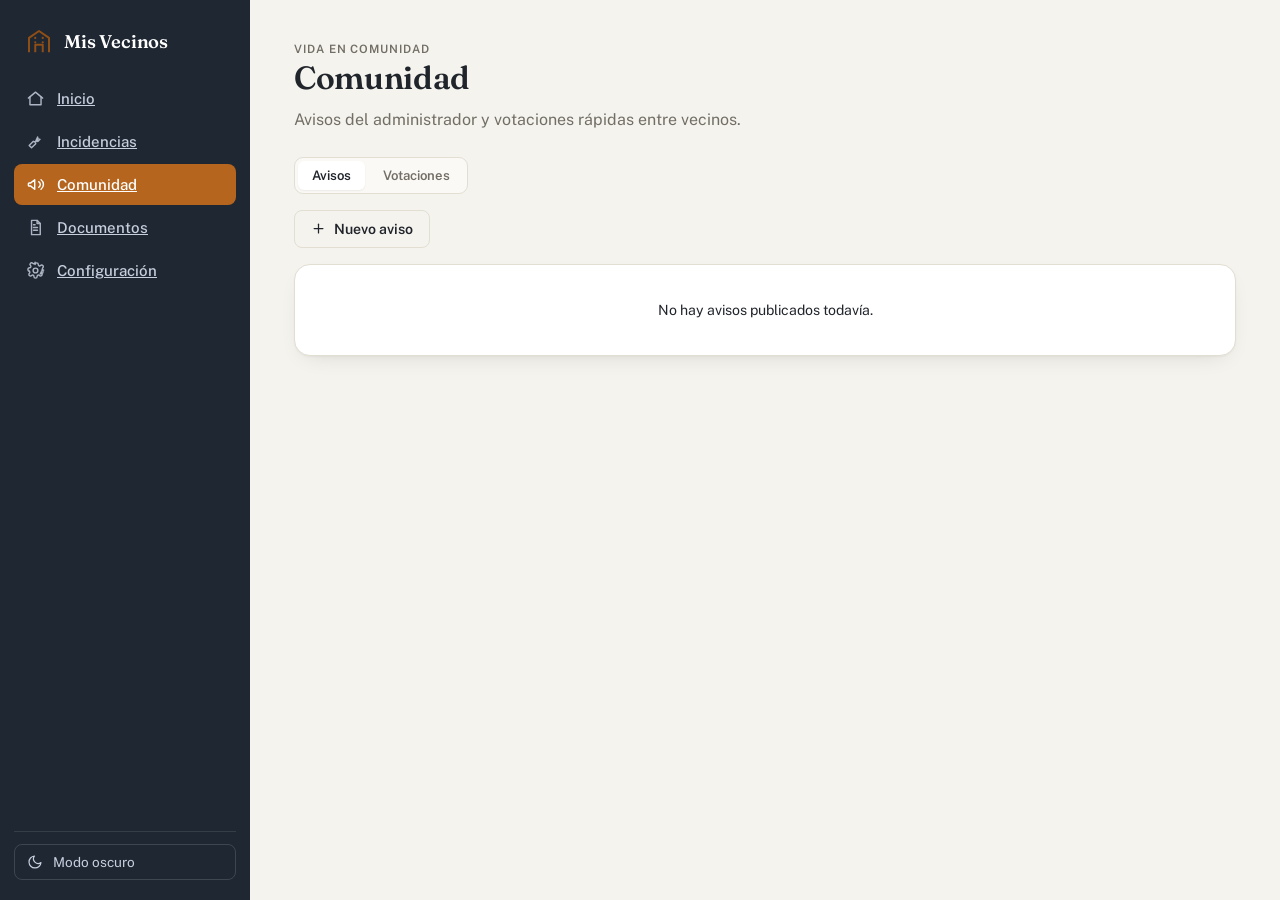
==== comunidad.html @ e80f6a1d "Rediseño completo: dashboard real, categorías/prioridad/comentarios en incidencias, avisos y votacio" ====
<!DOCTYPE html>
<html lang="es">
<head>
<meta charset="UTF-8">
<meta name="viewport" content="width=device-width, initial-scale=1.0">
<title>Mis Vecinos — Comunidad</title>
<meta name="description" content="Avisos del administrador y votaciones rápidas entre vecinos.">
<meta name="theme-color" content="#1e2732">
<link rel="manifest" href="manifest.json">
<link rel="icon" type="image/svg+xml" href="icons/icon.svg">
<link rel="icon" type="image/png" sizes="192x192" href="icons/icon-192.png">
<link rel="apple-touch-icon" href="icons/icon-192.png">
<meta property="og:title" content="Mis Vecinos — Comunidad">
<meta property="og:description" content="Avisos del administrador y votaciones rápidas entre vecinos.">
<meta property="og:type" content="website">
<meta property="og:image" content="icons/icon-512.png">
<link rel="preconnect" href="https://fonts.googleapis.com">
<link rel="preconnect" href="https://fonts.gstatic.com" crossorigin>
<link href="https://fonts.googleapis.com/css2?family=Fraunces:opsz,wght@9..144,500;9..144,600;9..144,700&family=Public+Sans:wght@400;500;600;700&display=swap" rel="stylesheet">
<link rel="stylesheet" href="styles.css">
</head>
<body>
<div class="app-shell">
  <button class="menu-toggle" id="menuToggle" aria-label="Abrir menú" aria-expanded="false">
    <svg viewBox="0 0 24 24" fill="none" stroke="currentColor" stroke-width="2" stroke-linecap="round"><line x1="4" y1="7" x2="20" y2="7"/><line x1="4" y1="12" x2="20" y2="12"/><line x1="4" y1="17" x2="20" y2="17"/></svg>
  </button>
  <div class="backdrop" id="backdrop"></div>

  <aside class="sidebar" id="sidebar">
    <div class="brand">
      <svg viewBox="0 0 24 24" fill="none"><path d="M4 21V9.5L12 4l8 5.5V21" stroke="currentColor" stroke-width="1.6" stroke-linejoin="round"/><path d="M9 21v-6h6v6" stroke="currentColor" stroke-width="1.6" stroke-linejoin="round"/><path d="M9 13h.01M15 13h.01M9 9.5h.01M15 9.5h.01" stroke="currentColor" stroke-width="1.8" stroke-linecap="round"/></svg>
      <span class="brand-name">Mis Vecinos</span>
    </div>
    <nav class="nav" id="navList">
      <a class="nav-item" href="index.html">
        <svg viewBox="0 0 24 24" fill="none" stroke="currentColor" stroke-width="1.8" stroke-linecap="round" stroke-linejoin="round"><path d="M3 11.5 12 4l9 7.5"/><path d="M5 10v10h14V10"/></svg>
        <span data-i18n="navHome">Inicio</span>
      </a>
      <a class="nav-item" href="incidencias.html">
        <svg viewBox="0 0 24 24" fill="none" stroke="currentColor" stroke-width="1.8" stroke-linecap="round" stroke-linejoin="round"><path d="M14.7 6.3a4 4 0 0 1-5.4 5.4L4 17l3 3 5.3-5.3a4 4 0 0 1 5.4-5.4l-2.8 2.8-2-2z"/></svg>
        <span data-i18n="navIncidents">Incidencias</span><span class="nav-badge" id="navIncidentsBadge" hidden></span>
      </a>
      <a class="nav-item active" href="comunidad.html">
        <svg viewBox="0 0 24 24" fill="none" stroke="currentColor" stroke-width="1.8" stroke-linecap="round" stroke-linejoin="round"><path d="M3 11v2a1 1 0 0 0 1 1h2l5 4V6L6 10H4a1 1 0 0 0-1 1z"/><path d="M16 8.5a4 4 0 0 1 0 7M19 6a7.5 7.5 0 0 1 0 12"/></svg>
        <span data-i18n="navCommunity">Comunidad</span>
      </a>
      <a class="nav-item" href="documentos.html">
        <svg viewBox="0 0 24 24" fill="none" stroke="currentColor" stroke-width="1.8" stroke-linecap="round" stroke-linejoin="round"><path d="M7 3h7l4 4v14H7z"/><path d="M14 3v4h4M9.5 12h5M9.5 15.5h5M9.5 8.5h2"/></svg>
        <span data-i18n="navDocuments">Documentos</span>
      </a>
      <a class="nav-item" href="configuracion.html">
        <svg viewBox="0 0 24 24" fill="none" stroke="currentColor" stroke-width="1.8" stroke-linecap="round" stroke-linejoin="round"><circle cx="12" cy="12" r="3"/><path d="M19.4 13.5a1.7 1.7 0 0 0 .34 1.87l.06.06a2 2 0 1 1-2.83 2.83l-.06-.06a1.7 1.7 0 0 0-1.87-.34 1.7 1.7 0 0 0-1 1.55V19.6a2 2 0 1 1-4 0v-.09a1.7 1.7 0 0 0-1-1.56 1.7 1.7 0 0 0-1.87.34l-.06.06a2 2 0 1 1-2.83-2.83l.06-.06a1.7 1.7 0 0 0 .34-1.87 1.7 1.7 0 0 0-1.55-1H4.4a2 2 0 1 1 0-4h.09a1.7 1.7 0 0 0 1.56-1 1.7 1.7 0 0 0-.34-1.87l-.06-.06a2 2 0 1 1 2.83-2.83l.06.06a1.7 1.7 0 0 0 1.87.34H10.5a1.7 1.7 0 0 0 1-1.55V4.4a2 2 0 1 1 4 0v.09a1.7 1.7 0 0 0 1 1.56 1.7 1.7 0 0 0 1.87-.34l.06-.06a2 2 0 1 1 2.83 2.83l-.06.06a1.7 1.7 0 0 0-.34 1.87V10.5a1.7 1.7 0 0 0 1.55 1H19.6a2 2 0 1 1 0 4h-.09a1.7 1.7 0 0 0-1.56 1z"/></svg>
        <span data-i18n="navSettings">Configuración</span>
      </a>
    </nav>
    <div class="sidebar-unit" id="sidebarUnit"></div>
    <div class="sidebar-footer">
      <button class="theme-quick" id="installAppBtn" hidden>
        <svg viewBox="0 0 24 24" fill="none" stroke="currentColor" stroke-width="1.8" stroke-linecap="round" stroke-linejoin="round"><path d="M12 3v12M7 10l5 5 5-5"/><path d="M5 19h14"/></svg>
        <span data-i18n="installApp">Instalar app</span>
      </button>
      <button class="theme-quick" id="quickTheme">
        <svg id="quickThemeIcon" viewBox="0 0 24 24" fill="none" stroke="currentColor" stroke-width="1.8" stroke-linecap="round" stroke-linejoin="round"><path d="M21 12.8A9 9 0 1 1 11.2 3 7 7 0 0 0 21 12.8z"/></svg>
        <span id="quickThemeLabel" data-i18n="darkMode">Modo oscuro</span>
      </button>
    </div>
  </aside>

  <main class="content">
<div class="view-head">
        <p class="eyebrow" data-i18n="commEyebrow">Vida en comunidad</p>
        <h1 data-i18n="commTitle">Comunidad</h1>
        <p data-i18n="commSubtitle">Avisos del administrador y votaciones rápidas entre vecinos.</p>
      </div>

      <div class="tabs">
        <button class="tab-btn active" data-ctab="notices" data-i18n="tabNotices">Avisos</button>
        <button class="tab-btn" data-ctab="polls" data-i18n="tabPolls">Votaciones</button>
      </div>

      <div id="noticesPanel">
        <button class="btn btn-outline create-toggle" id="toggleNoticeForm">
          <svg viewBox="0 0 24 24" fill="none" stroke="currentColor" stroke-width="2" stroke-linecap="round"><line x1="12" y1="5" x2="12" y2="19"/><line x1="5" y1="12" x2="19" y2="12"/></svg>
          <span data-i18n="newNoticeBtn">Nuevo aviso</span>
        </button>
        <form id="noticeForm" class="card pad create-form" hidden>
          <div class="form-group">
            <label for="noticeTitle" data-i18n="noticeTitleLabel">Título</label>
            <input type="text" id="noticeTitle" data-i18n-placeholder="noticeTitlePlaceholder" placeholder="p. ej. Corte de agua el jueves" required>
          </div>
          <div class="form-group">
            <label for="noticeBody" data-i18n="noticeBodyLabel">Mensaje</label>
            <textarea id="noticeBody" data-i18n-placeholder="noticeBodyPlaceholder" placeholder="Detalles del aviso..." required></textarea>
          </div>
          <div class="form-group">
            <label for="noticeUnit" data-i18n="unitLabel">Tu vivienda (opcional)</label>
            <input type="text" id="noticeUnit" data-i18n-placeholder="unitPlaceholder" placeholder="p. ej. 3ºB">
          </div>
          <button type="submit" class="btn btn-primary" data-i18n="noticeSubmit">Publicar aviso</button>
        </form>
        <div id="noticesList"></div>
      </div>

      <div id="pollsPanel" hidden>
        <button class="btn btn-outline create-toggle" id="togglePollForm">
          <svg viewBox="0 0 24 24" fill="none" stroke="currentColor" stroke-width="2" stroke-linecap="round"><line x1="12" y1="5" x2="12" y2="19"/><line x1="5" y1="12" x2="19" y2="12"/></svg>
          <span data-i18n="newPollBtn">Nueva votación</span>
        </button>
        <form id="pollForm" class="card pad create-form" hidden>
          <div class="form-group">
            <label for="pollQuestion" data-i18n="pollQuestionLabel">Pregunta</label>
            <input type="text" id="pollQuestion" data-i18n-placeholder="pollQuestionPlaceholder" placeholder="p. ej. ¿Cambiamos el portero automático?" required>
          </div>
          <div class="form-group"><label data-i18n="pollOptionLabel">Opción 1</label><input type="text" id="pollOpt1" required></div>
          <div class="form-group"><label data-i18n="pollOptionLabel">Opción 2</label><input type="text" id="pollOpt2" required></div>
          <div class="form-group"><label id="pollOpt3Label"></label><input type="text" id="pollOpt3"></div>
          <div class="form-group"><label id="pollOpt4Label"></label><input type="text" id="pollOpt4"></div>
          <button type="submit" class="btn btn-primary" data-i18n="pollSubmit">Publicar votación</button>
        </form>
        <div id="pollsList"></div>
      </div>
  </main>
</div>

<div class="toast" id="toast">
  <svg viewBox="0 0 24 24" fill="none" stroke="currentColor" stroke-width="2" stroke-linecap="round" stroke-linejoin="round"><path d="M20 6 9 17l-5-5"/></svg>
  <span id="toastText"></span>
</div>

<script src="script.js"></script>
</body>
</html>
---- styles.css ----
:root{
    --bg:#f4f3ee; --surface:#ffffff; --surface-2:#faf9f5;
    --navy:#1e2732; --navy-soft:#2a3441; --navy-ink:#c7cede;
    --ink:#20242b; --ink-muted:#726e65; --border:#e2ded2;
    --accent:#b5651d; --accent-ink:#ffffff; --accent-soft:#f6e6d3; --accent-strong:#8f4e15;
    --amber:#a8720c; --amber-soft:#f7ecd6;
    --blue:#2f6690; --blue-soft:#e4edf3;
    --green:#2f7d4f; --green-soft:#e3f1e8;
    --red:#b3402f; --red-soft:#f6e4e0;
    --violet:#6a4f9e; --violet-soft:#ece6f5;
    --radius:10px; --radius-lg:16px;
    --shadow:0 1px 2px rgba(30,20,10,.04), 0 8px 24px -12px rgba(30,20,10,.16);
    --sidebar-w:250px;
    --text-scale:1;
    color-scheme: light;
  }
  @media (prefers-color-scheme: dark){
    :root:not([data-theme="light"]){
      --bg:#12161c; --surface:#1a1f27; --surface-2:#151a20;
      --navy:#0d1116; --navy-soft:#1a212a; --navy-ink:#aeb6c6;
      --ink:#e9e7e0; --ink-muted:#9a988f; --border:#2a2f38;
      --accent:#d98a3f; --accent-ink:#1a1206; --accent-soft:#3a2a15; --accent-strong:#e8a35e;
      --amber:#e0a53d; --amber-soft:#332a12;
      --blue:#7fb2dd; --blue-soft:#182530;
      --green:#6fbd8e; --green-soft:#152a1e;
      --red:#e08976; --red-soft:#301a16;
      --violet:#b6a2e0; --violet-soft:#241d33;
      --shadow:0 1px 2px rgba(0,0,0,.3), 0 8px 24px -12px rgba(0,0,0,.5);
      color-scheme: dark;
    }
  }
  :root[data-theme="dark"]{
    --bg:#12161c; --surface:#1a1f27; --surface-2:#151a20;
    --navy:#0d1116; --navy-soft:#1a212a; --navy-ink:#aeb6c6;
    --ink:#e9e7e0; --ink-muted:#9a988f; --border:#2a2f38;
    --accent:#d98a3f; --accent-ink:#1a1206; --accent-soft:#3a2a15; --accent-strong:#e8a35e;
    --amber:#e0a53d; --amber-soft:#332a12;
    --blue:#7fb2dd; --blue-soft:#182530;
    --green:#6fbd8e; --green-soft:#152a1e;
    --red:#e08976; --red-soft:#301a16;
    --violet:#b6a2e0; --violet-soft:#241d33;
    --shadow:0 1px 2px rgba(0,0,0,.3), 0 8px 24px -12px rgba(0,0,0,.5);
    color-scheme: dark;
  }
  body.high-contrast{
    --bg:#ffffff; --surface:#ffffff; --surface-2:#ffffff;
    --ink:#000000; --ink-muted:#1a1a1a; --border:#000000;
    --accent:#8a3f00; --accent-ink:#ffffff; --accent-soft:#ffe6c7; --accent-strong:#6b3000;
    --amber:#7a5200; --amber-soft:#fff1cf;
    --blue:#00417a; --blue-soft:#dbeeff;
    --green:#0a5c2c; --green-soft:#d8f6e2;
    --red:#8a0f00; --red-soft:#ffdcd6;
    --violet:#4a2c8a; --violet-soft:#e9def9;
    --shadow:none;
  }
  body.high-contrast.dark-mode{
    --bg:#000000; --surface:#000000; --surface-2:#000000;
    --ink:#ffffff; --ink-muted:#f2f2f2; --border:#ffffff;
    --accent:#ffb066; --accent-ink:#000000; --accent-soft:#3a2000; --accent-strong:#ffcf9c;
    --amber:#ffcf5c; --amber-soft:#3a2c00;
    --blue:#9cd0ff; --blue-soft:#00223d;
    --green:#8dffb8; --green-soft:#00300f;
    --red:#ffb3a3; --red-soft:#3a0800;
    --violet:#d3bfff; --violet-soft:#20103d;
  }

  *{ box-sizing:border-box; }
  html{ font-size:calc(16px * var(--text-scale)); }
  body{
    margin:0; background:var(--bg); color:var(--ink);
    font-family:"Public Sans", ui-sans-serif, system-ui, -apple-system, "Segoe UI", sans-serif;
    -webkit-font-smoothing:antialiased;
  }
  h1,h2,h3,h4{
    font-family:"Fraunces", Georgia, "Times New Roman", serif;
    font-weight:600; letter-spacing:-.01em; margin:0 0 .3em; text-wrap:balance;
  }
  p{ margin:0 0 1em; line-height:1.6; color:var(--ink); max-width:62ch; }
  a{ color:var(--accent); }
  button{ font-family:inherit; }
  :focus-visible{ outline:2px solid var(--accent); outline-offset:2px; }
  ::selection{ background:var(--accent-soft); }

  .app-shell{ display:flex; min-height:100vh; }

  /* ---------- sidebar ---------- */
  .sidebar{
    width:var(--sidebar-w); flex:0 0 auto; background:var(--navy); color:var(--navy-ink);
    display:flex; flex-direction:column; padding:20px 14px; position:sticky; top:0; height:100vh; overflow-y:auto;
    transition:transform .25s ease;
  }
  .brand{ display:flex; align-items:center; gap:10px; padding:6px 10px 22px; }
  .brand svg{ width:30px; height:30px; flex:0 0 auto; color:var(--accent-strong); }
  .brand-name{ font-family:"Fraunces",serif; font-weight:600; font-size:1.15rem; color:#fff; letter-spacing:-.01em; }
  .nav{ display:flex; flex-direction:column; gap:2px; flex:1; }
  .nav-item{
    display:flex; align-items:center; gap:12px; width:100%; text-align:left;
    background:transparent; border:none; color:var(--navy-ink); padding:11px 12px; border-radius:8px;
    font-size:.94rem; font-weight:500; cursor:pointer; transition:background .15s, color .15s;
  }
  .nav-item svg{ width:19px; height:19px; flex:0 0 auto; opacity:.85; }
  .nav-item:hover{ background:var(--navy-soft); color:#fff; }
  .nav-item.active{ background:var(--accent); color:var(--accent-ink); }
  .nav-item.active svg{ opacity:1; }
  .nav-badge{ margin-left:auto; background:var(--red); color:#fff; font-size:.68rem; font-weight:700; padding:1px 6px; border-radius:100px; }
  .sidebar-unit{ font-size:.72rem; color:var(--navy-ink); opacity:.7; padding:0 12px 10px; }
  .sidebar-footer{ border-top:1px solid rgba(255,255,255,.1); padding-top:12px; margin-top:8px; }
  .theme-quick{
    display:flex; align-items:center; gap:10px; width:100%; background:transparent; border:1px solid rgba(255,255,255,.14);
    color:var(--navy-ink); padding:9px 12px; border-radius:8px; font-size:.85rem; cursor:pointer;
  }
  .theme-quick:hover{ background:var(--navy-soft); color:#fff; }
  .theme-quick svg{ width:16px; height:16px; }

  .menu-toggle{
    display:none; position:fixed; top:14px; left:14px; z-index:40; background:var(--navy); color:#fff;
    border:none; width:40px; height:40px; border-radius:8px; align-items:center; justify-content:center; cursor:pointer;
  }
  .menu-toggle svg{ width:19px; height:19px; }
  .backdrop{ display:none; }

  /* ---------- content ---------- */
  .content{ flex:1; min-width:0; padding:40px 44px 60px; max-width:1080px; }
  .view-head{ margin-bottom:24px; }
  .eyebrow{ text-transform:uppercase; letter-spacing:.08em; font-size:.72rem; font-weight:600; color:var(--accent); margin:0 0 6px; }
  .view-head p{ color:var(--ink-muted); margin:0; }

  .card{ background:var(--surface); border:1px solid var(--border); border-radius:var(--radius-lg); box-shadow:var(--shadow); }
  .pad{ padding:22px 24px; }

  .banner{ display:flex; align-items:center; gap:12px; padding:13px 18px; border-radius:12px; background:var(--red-soft); color:var(--red); margin-bottom:20px; font-size:.88rem; font-weight:600; }
  .banner svg{ width:19px; height:19px; flex:0 0 auto; }
  .banner a{ margin-left:auto; color:var(--red); text-decoration:underline; font-weight:700; white-space:nowrap; }

  /* stat tiles */
  .stats{ display:grid; grid-template-columns:repeat(3,1fr); gap:14px; margin-bottom:22px; }
  .stat{ padding:18px 20px; }
  .stat-top{ display:flex; align-items:center; justify-content:space-between; margin-bottom:10px; }
  .stat-icon{ width:32px; height:32px; border-radius:8px; display:flex; align-items:center; justify-content:center; }
  .stat-icon svg{ width:17px; height:17px; }
  .stat.pending .stat-icon{ background:var(--amber-soft); color:var(--amber); }
  .stat.resolved .stat-icon{ background:var(--green-soft); color:var(--green); }
  .stat.docs .stat-icon{ background:var(--blue-soft); color:var(--blue); }
  .stat-num{ font-family:"Fraunces",serif; font-size:2.1rem; font-weight:600; line-height:1; font-variant-numeric:tabular-nums; }
  .stat-label{ color:var(--ink-muted); font-size:.85rem; margin-top:4px; }

  .quick-actions{ display:grid; grid-template-columns:1fr 1fr; gap:14px; margin-bottom:22px; }
  .quick-card{ padding:20px 22px; display:flex; flex-direction:column; gap:10px; align-items:flex-start; }
  .quick-card h3{ font-size:1.05rem; margin:0; }
  .quick-card p{ font-size:.88rem; color:var(--ink-muted); margin:0; }

  .btn{
    display:inline-flex; align-items:center; gap:8px; border:none; border-radius:8px; padding:10px 16px;
    font-size:.88rem; font-weight:600; cursor:pointer; transition:background .15s, filter .15s, transform .1s; white-space:nowrap;
  }
  .btn svg{ width:15px; height:15px; flex:0 0 auto; }
  .btn:active{ transform:translateY(1px); }
  .btn-primary{ background:var(--accent); color:var(--accent-ink); }
  .btn-primary:hover{ filter:brightness(1.08); }
  .btn-outline{ background:transparent; color:var(--ink); border:1px solid var(--border); text-decoration:none; }
  .btn-outline:hover{ border-color:var(--accent); color:var(--accent); }
  .btn-ghost{ background:var(--surface-2); color:var(--ink); border:1px solid var(--border); padding:7px 11px; font-size:.8rem; }
  .btn-ghost:hover{ border-color:var(--accent); color:var(--accent); }
  .btn-danger-ghost{ background:transparent; color:var(--red); border:1px solid var(--red-soft); padding:7px 11px; font-size:.8rem; }
  .btn-danger-ghost:hover{ background:var(--red-soft); }
  .btn-block{ width:100%; justify-content:center; }
  .btn:disabled{ opacity:.55; cursor:default; }

  .section-title{ font-size:1rem; margin:0 0 14px; display:flex; align-items:center; justify-content:space-between; }
  .section-title a{ font-size:.8rem; font-weight:600; text-decoration:none; }

  .recent-list{ display:flex; flex-direction:column; }
  .recent-row{ display:flex; align-items:center; gap:12px; padding:12px 0; border-top:1px solid var(--border); }
  .recent-row:first-child{ border-top:none; }
  .recent-desc{ flex:1; min-width:0; overflow:hidden; text-overflow:ellipsis; white-space:nowrap; font-size:.88rem; }
  .empty{ text-align:center; padding:34px 20px; color:var(--ink-muted); }
  .empty svg{ width:32px; height:32px; margin-bottom:10px; opacity:.5; }
  .empty p{ margin:0 auto; font-size:.88rem; }

  /* pills & tags */
  .pill{ display:inline-flex; align-items:center; gap:5px; padding:3px 10px; border-radius:100px; font-size:.74rem; font-weight:600; white-space:nowrap; }
  .pill svg{ width:11px; height:11px; }
  .pill-pendiente{ background:var(--amber-soft); color:var(--amber); }
  .pill-vista{ background:var(--blue-soft); color:var(--blue); }
  .pill-resuelta{ background:var(--green-soft); color:var(--green); }
  .pill-low{ background:var(--surface-2); color:var(--ink-muted); border:1px solid var(--border); }
  .pill-medium{ background:var(--blue-soft); color:var(--blue); }
  .pill-urgent{ background:var(--red-soft); color:var(--red); font-weight:700; }

  .tag{ display:inline-flex; align-items:center; gap:6px; padding:3px 10px 3px 8px; border-radius:100px; font-size:.74rem; font-weight:600; border:1px solid var(--border); color:var(--ink-muted); background:var(--surface-2); }
  .tag .dot{ width:7px; height:7px; border-radius:50%; background:currentColor; flex:0 0 auto; }
  .tag-blue{ color:var(--blue); border-color:var(--blue-soft); }
  .tag-amber{ color:var(--amber); border-color:var(--amber-soft); }
  .tag-accent{ color:var(--accent); border-color:var(--accent-soft); }
  .tag-green{ color:var(--green); border-color:var(--green-soft); }
  .tag-violet{ color:var(--violet); border-color:var(--violet-soft); }
  .unit-tag{ font-size:.76rem; color:var(--ink-muted); display:inline-flex; align-items:center; gap:5px; }
  .unit-tag svg{ width:12px; height:12px; }

  /* incidencias view */
  .incidents-grid{ display:grid; grid-template-columns:340px 1fr; gap:22px; align-items:start; }
  .form-group{ margin-bottom:16px; }
  label{ display:block; font-size:.82rem; font-weight:600; margin-bottom:6px; color:var(--ink); }
  textarea, select, input[type="text"]{
    width:100%; background:var(--surface-2); border:1px solid var(--border); border-radius:8px; color:var(--ink);
    padding:10px 12px; font-family:inherit; font-size:.9rem;
  }
  textarea{ min-height:88px; resize:vertical; }
  textarea:focus, select:focus, input:focus{ border-color:var(--accent); }
  .field-row{ display:grid; grid-template-columns:1fr 1fr; gap:10px; }
  .file-drop{
    border:1.5px dashed var(--border); border-radius:8px; padding:16px; text-align:center; cursor:pointer;
    color:var(--ink-muted); font-size:.82rem; background:var(--surface-2); display:block;
  }
  .file-drop:hover{ border-color:var(--accent); color:var(--accent); }
  .file-drop svg{ width:18px; height:18px; display:block; margin:0 auto 6px; }
  .file-drop input{ display:none; }

  .filters-bar{ display:flex; gap:8px; margin-bottom:14px; flex-wrap:wrap; }
  .filters-bar input, .filters-bar select{ width:auto; font-size:.82rem; padding:8px 10px; }
  .filters-bar input[type="text"]{ flex:1; min-width:160px; }

  .tabs{ display:flex; gap:4px; background:var(--surface-2); border:1px solid var(--border); padding:3px; border-radius:9px; margin-bottom:16px; width:fit-content; }
  .tab-btn{ background:transparent; border:none; padding:7px 14px; border-radius:6px; font-size:.82rem; font-weight:600; color:var(--ink-muted); cursor:pointer; }
  .tab-btn.active{ background:var(--surface); color:var(--ink); box-shadow:0 1px 2px rgba(0,0,0,.06); }

  .incident-card{ padding:16px 18px; margin-bottom:12px; }
  .incident-top{ display:flex; align-items:center; gap:6px; flex-wrap:wrap; margin-bottom:8px; }
  .incident-desc{ font-size:.9rem; line-height:1.5; margin:0 0 6px; }
  .img-gallery{ display:flex; gap:8px; flex-wrap:wrap; margin:10px 0; }
  .incident-img{ width:84px; height:84px; object-fit:cover; border-radius:8px; border:1px solid var(--border); }
  .incident-actions{ display:flex; flex-wrap:wrap; gap:7px; margin-top:10px; }
  .incident-meta{ font-size:.76rem; color:var(--ink-muted); margin-top:6px; }

  details.comments{ margin-top:12px; border-top:1px solid var(--border); padding-top:10px; }
  details.comments summary{ cursor:pointer; font-size:.8rem; font-weight:600; color:var(--ink-muted); list-style:none; }
  details.comments summary::-webkit-details-marker{ display:none; }
  details.comments summary:hover{ color:var(--accent); }
  .comment-row{ padding:8px 0; border-top:1px solid var(--border); font-size:.85rem; }
  .comment-row:first-of-type{ border-top:none; }
  .comment-meta{ font-size:.72rem; color:var(--ink-muted); margin-bottom:2px; }
  .comment-form{ display:flex; gap:8px; margin-top:10px; }
  .comment-form textarea{ min-height:38px; font-size:.84rem; }
  .comment-form button{ flex:0 0 auto; }

  /* comunidad */
  .notice-card{ padding:16px 18px; margin-bottom:12px; }
  .notice-card h4{ font-size:.96rem; margin:0 0 4px; }
  .notice-card p{ font-size:.87rem; margin:0 0 8px; }
  .notice-meta{ display:flex; align-items:center; justify-content:space-between; gap:10px; }

  .poll-card{ padding:18px 20px; margin-bottom:14px; }
  .poll-card h4{ font-size:.98rem; margin:0 0 12px; }
  .poll-option{ margin-bottom:10px; }
  .poll-option-top{ display:flex; justify-content:space-between; font-size:.84rem; margin-bottom:5px; }
  .poll-bar-track{ height:9px; background:var(--surface-2); border:1px solid var(--border); border-radius:100px; overflow:hidden; }
  .poll-bar-fill{ height:100%; background:var(--accent); border-radius:100px; transition:width .3s ease; }
  .poll-option.voted .poll-bar-fill{ background:var(--green); }
  .poll-vote-btn{ margin-top:4px; }
  .poll-total{ font-size:.78rem; color:var(--ink-muted); margin-top:6px; }
  .poll-voted-note{ font-size:.8rem; color:var(--green); font-weight:600; margin-top:8px; display:flex; align-items:center; gap:6px; }

  .create-toggle{ margin-bottom:16px; }
  .create-form{ margin-bottom:20px; }

  /* actas / documentos */
  .doc-category{ margin-bottom:28px; }
  .doc-category h3{ font-size:.98rem; margin-bottom:12px; }
  .actas-grid{ display:grid; grid-template-columns:repeat(auto-fill,minmax(230px,1fr)); gap:14px; }
  .acta-card{ padding:18px 20px; display:flex; flex-direction:column; gap:10px; }
  .acta-icon{ width:34px; height:34px; border-radius:8px; background:var(--blue-soft); color:var(--blue); display:flex; align-items:center; justify-content:center; }
  .acta-icon svg{ width:17px; height:17px; }
  .acta-card h4{ font-size:.95rem; margin:0; }
  .acta-date{ color:var(--ink-muted); font-size:.8rem; margin:0; }

  /* configuracion */
  .setting-row{ display:flex; align-items:flex-start; justify-content:space-between; gap:20px; padding:18px 0; border-top:1px solid var(--border); flex-wrap:wrap; }
  .setting-row:first-child{ border-top:none; }
  .setting-copy{ flex:1 1 260px; }
  .setting-copy h4{ font-size:.94rem; margin:0 0 4px; }
  .setting-copy p{ font-size:.82rem; color:var(--ink-muted); margin:0; max-width:44ch; }
  .setting-control{ flex:0 0 auto; }
  .setting-control input[type="text"]{ width:160px; }

  .switch{ position:relative; display:inline-block; width:42px; height:24px; }
  .switch input{ opacity:0; width:0; height:0; }
  .slider{ position:absolute; inset:0; background:var(--border); border-radius:24px; cursor:pointer; transition:.2s; }
  .slider:before{ content:""; position:absolute; width:18px; height:18px; left:3px; top:3px; background:#fff; border-radius:50%; transition:.2s; }
  input:checked + .slider{ background:var(--accent); }
  input:checked + .slider:before{ transform:translateX(18px); }

  .text-size-controls{ display:flex; gap:6px; }
  .size-btn{ width:34px; height:34px; border-radius:7px; border:1px solid var(--border); background:var(--surface-2); color:var(--ink); font-weight:700; cursor:pointer; font-family:inherit; }
  .size-btn.active{ border-color:var(--accent); color:var(--accent); background:var(--accent-soft); }

  .toast{
    position:fixed; bottom:22px; left:50%; transform:translate(-50%,12px); background:var(--navy); color:#fff;
    padding:11px 20px; border-radius:9px; font-size:.85rem; font-weight:500; box-shadow:var(--shadow);
    opacity:0; pointer-events:none; transition:opacity .2s, transform .2s; display:flex; align-items:center; gap:8px; z-index:60; max-width:90vw;
  }
  .toast svg{ width:15px; height:15px; color:var(--accent-strong); flex:0 0 auto; }
  .toast.show{ opacity:1; transform:translate(-50%,0); }

  .modal-backdrop{ position:fixed; inset:0; background:rgba(10,10,10,.5); display:none; align-items:center; justify-content:center; z-index:70; padding:20px; }
  .modal-backdrop.show{ display:flex; }
  .modal{ background:var(--surface); border:1px solid var(--border); border-radius:var(--radius-lg); box-shadow:var(--shadow); width:min(520px,100%); padding:22px 24px; }
  .modal h3{ font-size:1.05rem; }
  .modal textarea{ min-height:160px; font-family:ui-monospace,monospace; font-size:.76rem; }
  .modal-actions{ display:flex; gap:8px; margin-top:14px; flex-wrap:wrap; }

  .chart-wrap{ margin-top:6px; }
  .chart-canvas{ width:100%; height:150px; display:block; }
  .chart-legend{ display:flex; justify-content:space-between; font-size:.76rem; color:var(--ink-muted); margin-top:6px; }

  @media (max-width:880px){
    .sidebar{ position:fixed; z-index:50; transform:translateX(-100%); }
    .sidebar.open{ transform:translateX(0); }
    .menu-toggle{ display:flex; }
    .backdrop.show{ display:block; position:fixed; inset:0; background:rgba(10,10,10,.4); z-index:45; }
    .content{ padding:80px 20px 50px; }
    .stats{ grid-template-columns:1fr; }
    .quick-actions{ grid-template-columns:1fr; }
    .incidents-grid{ grid-template-columns:1fr; }
    .field-row{ grid-template-columns:1fr; }
  }

  @media (prefers-reduced-motion: reduce){
    *{ transition:none !important; }
  }
/* [hidden] pierde ante .theme-quick{display:flex} por igual especificidad si no se refuerza aqui */
#installAppBtn[hidden]{ display:none; }
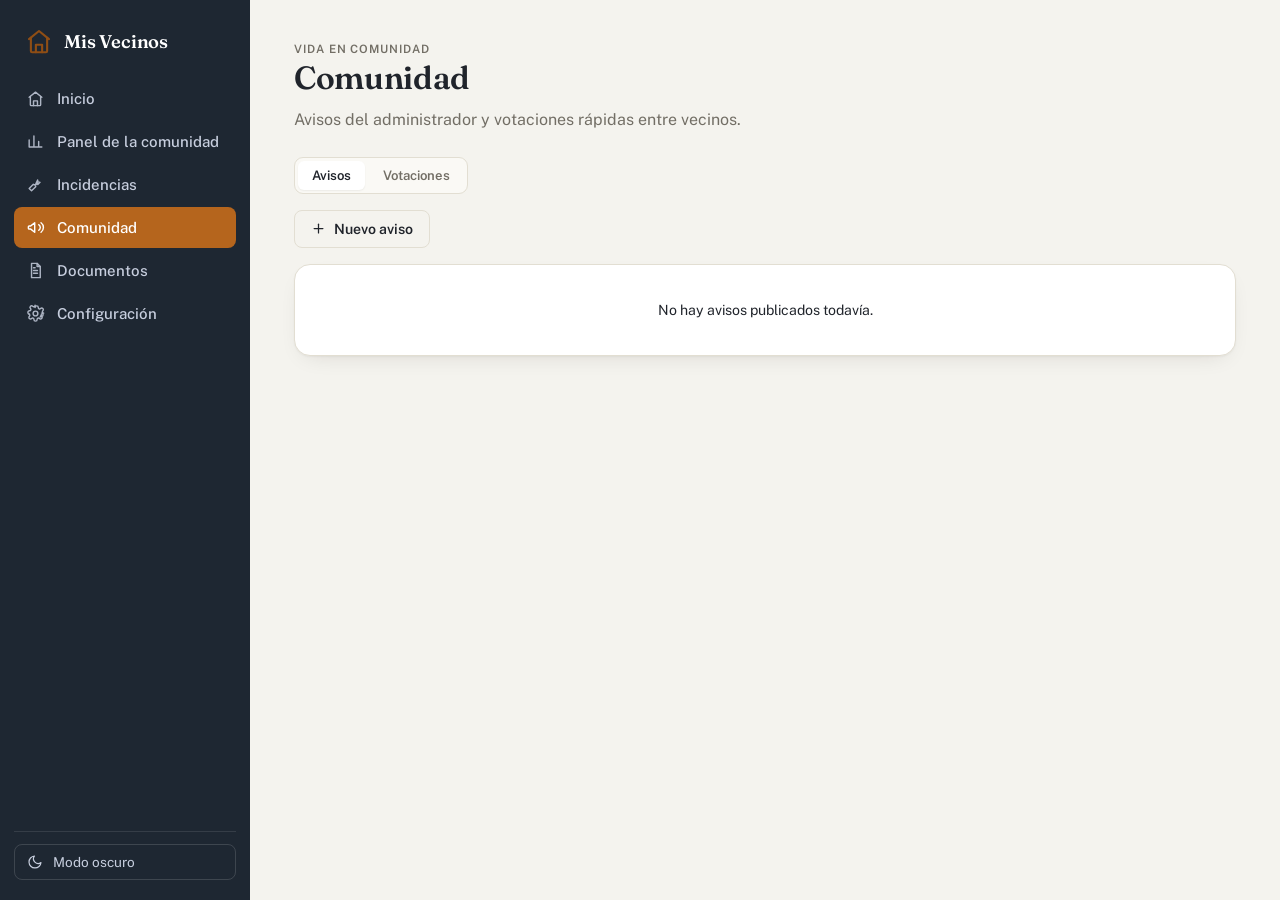
==== commit 85115564: "Separa Inicio (lanzador) de Panel de la comunidad, y arregla accesos y gráfico Inicio dejaba de sent" ====
--- a/comunidad.html
+++ b/comunidad.html
@@ -28,13 +28,17 @@
 
   <aside class="sidebar" id="sidebar">
     <div class="brand">
-      <svg viewBox="0 0 24 24" fill="none"><path d="M4 21V9.5L12 4l8 5.5V21" stroke="currentColor" stroke-width="1.6" stroke-linejoin="round"/><path d="M9 21v-6h6v6" stroke="currentColor" stroke-width="1.6" stroke-linejoin="round"/><path d="M9 13h.01M15 13h.01M9 9.5h.01M15 9.5h.01" stroke="currentColor" stroke-width="1.8" stroke-linecap="round"/></svg>
+      <svg viewBox="0 0 24 24" fill="none" stroke="currentColor" stroke-width="1.7" stroke-linecap="round" stroke-linejoin="round"><path d="M4 10.5 12 4l8 6.5"/><path d="M5.5 9.5V20a1 1 0 0 0 1 1h11a1 1 0 0 0 1-1V9.5"/><path d="M9.5 21v-6h5v6"/></svg>
       <span class="brand-name">Mis Vecinos</span>
     </div>
     <nav class="nav" id="navList">
       <a class="nav-item" href="index.html">
-        <svg viewBox="0 0 24 24" fill="none" stroke="currentColor" stroke-width="1.8" stroke-linecap="round" stroke-linejoin="round"><path d="M3 11.5 12 4l9 7.5"/><path d="M5 10v10h14V10"/></svg>
+        <svg viewBox="0 0 24 24" fill="none" stroke="currentColor" stroke-width="1.8" stroke-linecap="round" stroke-linejoin="round"><path d="M4 10.5 12 4l8 6.5"/><path d="M5.5 9.5V20a1 1 0 0 0 1 1h11a1 1 0 0 0 1-1V9.5"/><path d="M9.5 21v-6h5v6"/></svg>
         <span data-i18n="navHome">Inicio</span>
+      </a>
+      <a class="nav-item" href="panel.html">
+        <svg viewBox="0 0 24 24" fill="none" stroke="currentColor" stroke-width="1.8" stroke-linecap="round" stroke-linejoin="round"><path d="M4 19V10M10 19V5M16 19v-7M4 19h16"/></svg>
+        <span data-i18n="navPanel">Panel de la comunidad</span>
       </a>
       <a class="nav-item" href="incidencias.html">
         <svg viewBox="0 0 24 24" fill="none" stroke="currentColor" stroke-width="1.8" stroke-linecap="round" stroke-linejoin="round"><path d="M14.7 6.3a4 4 0 0 1-5.4 5.4L4 17l3 3 5.3-5.3a4 4 0 0 1 5.4-5.4l-2.8 2.8-2-2z"/></svg>
--- a/styles.css
+++ b/styles.css
@@ -96,7 +96,7 @@
   .nav-item{
     display:flex; align-items:center; gap:12px; width:100%; text-align:left;
     background:transparent; border:none; color:var(--navy-ink); padding:11px 12px; border-radius:8px;
-    font-size:.94rem; font-weight:500; cursor:pointer; transition:background .15s, color .15s;
+    font-size:.94rem; font-weight:500; cursor:pointer; text-decoration:none; transition:background .15s, color .15s;
   }
   .nav-item svg{ width:19px; height:19px; flex:0 0 auto; opacity:.85; }
   .nav-item:hover{ background:var(--navy-soft); color:#fff; }
@@ -151,7 +151,7 @@
 
   .btn{
     display:inline-flex; align-items:center; gap:8px; border:none; border-radius:8px; padding:10px 16px;
-    font-size:.88rem; font-weight:600; cursor:pointer; transition:background .15s, filter .15s, transform .1s; white-space:nowrap;
+    font-size:.88rem; font-weight:600; cursor:pointer; text-decoration:none; transition:background .15s, filter .15s, transform .1s; white-space:nowrap;
   }
   .btn svg{ width:15px; height:15px; flex:0 0 auto; }
   .btn:active{ transform:translateY(1px); }
@@ -170,8 +170,13 @@
   .section-title a{ font-size:.8rem; font-weight:600; text-decoration:none; }
 
   .recent-list{ display:flex; flex-direction:column; }
-  .recent-row{ display:flex; align-items:center; gap:12px; padding:12px 0; border-top:1px solid var(--border); }
+  .recent-row{ display:flex; align-items:center; gap:12px; padding:12px 0; border-top:1px solid var(--border); text-decoration:none; color:inherit; }
   .recent-row:first-child{ border-top:none; }
+  a.recent-row{ cursor:pointer; }
+  a.recent-row:hover .recent-desc{ color:var(--accent); }
+  @keyframes flashHighlight{ 0%,100%{ box-shadow:none; } 30%{ box-shadow:0 0 0 3px var(--accent); } }
+  .flash-highlight{ animation:flashHighlight 1.8s ease; }
+  @media (prefers-reduced-motion: reduce){ .flash-highlight{ animation:none; outline:2px solid var(--accent); } }
   .recent-desc{ flex:1; min-width:0; overflow:hidden; text-overflow:ellipsis; white-space:nowrap; font-size:.88rem; }
   .empty{ text-align:center; padding:34px 20px; color:var(--ink-muted); }
   .empty svg{ width:32px; height:32px; margin-bottom:10px; opacity:.5; }
@@ -329,3 +334,38 @@
   }
 /* [hidden] pierde ante .theme-quick{display:flex} por igual especificidad si no se refuerza aqui */
 #installAppBtn[hidden]{ display:none; }
+
+/* ---------- Inicio (lanzador) ---------- */
+.home-hero{ display:flex; align-items:center; gap:18px; margin-bottom:30px; }
+.home-badge{ width:60px; height:60px; flex:0 0 auto; border-radius:16px; background:var(--navy); display:flex; align-items:center; justify-content:center; }
+.home-badge svg{ width:32px; height:32px; color:var(--accent-strong); }
+.home-hero h1{ font-size:2.15rem; margin:0 0 4px; }
+.home-hero p{ margin:0; color:var(--ink-muted); max-width:52ch; }
+
+.tile-section{ margin-bottom:30px; }
+.tile-section-title{ font-size:.78rem; font-weight:700; text-transform:uppercase; letter-spacing:.07em; color:var(--ink-muted); margin:0 0 12px; }
+.tile-grid{ display:grid; grid-template-columns:repeat(5,1fr); gap:12px; }
+.tile{ padding:20px 14px; display:flex; flex-direction:column; align-items:center; gap:10px; text-align:center; text-decoration:none; color:inherit; transition:transform .15s ease, border-color .15s ease; }
+.tile:hover{ transform:translateY(-2px); border-color:var(--accent); }
+.tile:focus-visible{ outline:2px solid var(--accent); outline-offset:2px; }
+.tile-icon{ width:44px; height:44px; border-radius:12px; display:flex; align-items:center; justify-content:center; }
+.tile-icon svg{ width:21px; height:21px; }
+.tile-label{ font-size:.85rem; font-weight:600; }
+.tile.t-panel .tile-icon{ background:var(--violet-soft); color:var(--violet); }
+.tile.t-inc .tile-icon{ background:var(--amber-soft); color:var(--amber); }
+.tile.t-com .tile-icon{ background:var(--blue-soft); color:var(--blue); }
+.tile.t-doc .tile-icon{ background:var(--green-soft); color:var(--green); }
+.tile.t-cfg .tile-icon{ background:var(--surface-2); color:var(--ink-muted); border:1px solid var(--border); }
+
+.quick-row{ display:grid; grid-template-columns:1fr 1fr; gap:14px; }
+
+/* ---------- Panel de la comunidad: tarjetas de estadistica clicables ---------- */
+.stat-link{ text-decoration:none; color:inherit; display:block; transition:transform .15s ease, border-color .15s ease; }
+.stat-link:hover{ transform:translateY(-2px); border-color:var(--accent); }
+.stat-link:focus-visible{ outline:2px solid var(--accent); outline-offset:2px; }
+.stat-cta{ color:var(--accent); font-size:.78rem; font-weight:600; margin-top:10px; }
+
+@media (max-width:880px){
+  .tile-grid{ grid-template-columns:repeat(2,1fr); }
+  .quick-row{ grid-template-columns:1fr; }
+}
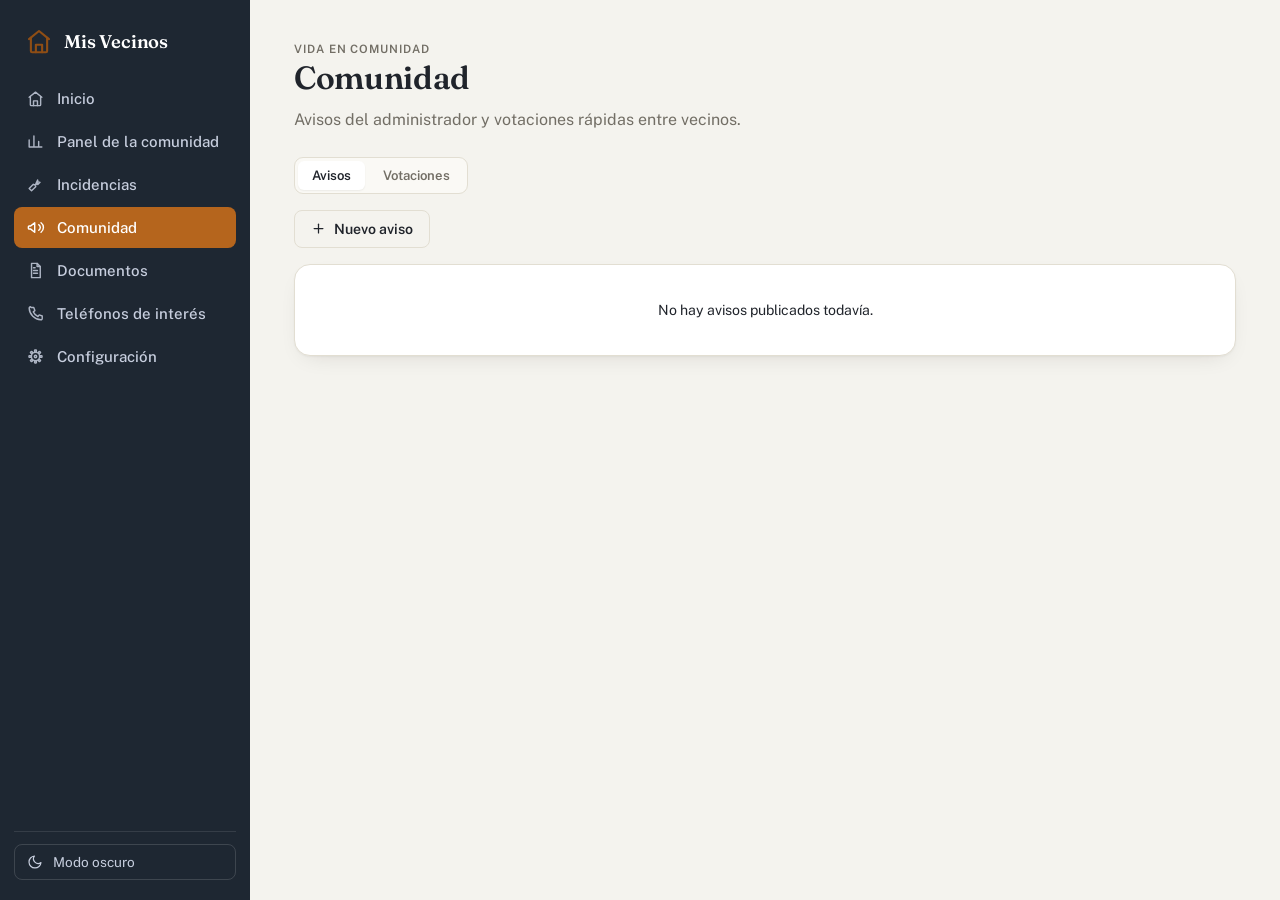
==== commit 2f147eb0: "Arregla acceso móvil a incidencias, añade Teléfonos de interés, mejora el icono de Configuración Tre" ====
--- a/comunidad.html
+++ b/comunidad.html
@@ -52,8 +52,12 @@
         <svg viewBox="0 0 24 24" fill="none" stroke="currentColor" stroke-width="1.8" stroke-linecap="round" stroke-linejoin="round"><path d="M7 3h7l4 4v14H7z"/><path d="M14 3v4h4M9.5 12h5M9.5 15.5h5M9.5 8.5h2"/></svg>
         <span data-i18n="navDocuments">Documentos</span>
       </a>
+      <a class="nav-item" href="telefonos.html">
+        <svg viewBox="0 0 24 24" fill="none" stroke="currentColor" stroke-width="1.8" stroke-linecap="round" stroke-linejoin="round"><path d="M6.6 4.5h3.2l1.4 3.8-2 1.6a12.5 12.5 0 0 0 5.9 5.9l1.6-2 3.8 1.4v3.2a1.6 1.6 0 0 1-1.7 1.6C10.9 19.6 4.4 13.1 4 5.2a1.6 1.6 0 0 1 1.6-1.7Z"/></svg>
+        <span data-i18n="navPhones">Teléfonos de interés</span>
+      </a>
       <a class="nav-item" href="configuracion.html">
-        <svg viewBox="0 0 24 24" fill="none" stroke="currentColor" stroke-width="1.8" stroke-linecap="round" stroke-linejoin="round"><circle cx="12" cy="12" r="3"/><path d="M19.4 13.5a1.7 1.7 0 0 0 .34 1.87l.06.06a2 2 0 1 1-2.83 2.83l-.06-.06a1.7 1.7 0 0 0-1.87-.34 1.7 1.7 0 0 0-1 1.55V19.6a2 2 0 1 1-4 0v-.09a1.7 1.7 0 0 0-1-1.56 1.7 1.7 0 0 0-1.87.34l-.06.06a2 2 0 1 1-2.83-2.83l.06-.06a1.7 1.7 0 0 0 .34-1.87 1.7 1.7 0 0 0-1.55-1H4.4a2 2 0 1 1 0-4h.09a1.7 1.7 0 0 0 1.56-1 1.7 1.7 0 0 0-.34-1.87l-.06-.06a2 2 0 1 1 2.83-2.83l.06.06a1.7 1.7 0 0 0 1.87.34H10.5a1.7 1.7 0 0 0 1-1.55V4.4a2 2 0 1 1 4 0v.09a1.7 1.7 0 0 0 1 1.56 1.7 1.7 0 0 0 1.87-.34l.06-.06a2 2 0 1 1 2.83 2.83l-.06.06a1.7 1.7 0 0 0-.34 1.87V10.5a1.7 1.7 0 0 0 1.55 1H19.6a2 2 0 1 1 0 4h-.09a1.7 1.7 0 0 0-1.56 1z"/></svg>
+        <svg viewBox="0 0 24 24" fill="none" stroke="currentColor" stroke-width="1.8" stroke-linecap="round" stroke-linejoin="round"><circle cx="12" cy="12" r="5.20"/><circle cx="12" cy="12" r="1.5"/><rect x="10.85" y="3.80" width="2.30" height="2.40" rx="0.5" transform="rotate(0 12 12)"/><rect x="10.85" y="3.80" width="2.30" height="2.40" rx="0.5" transform="rotate(45 12 12)"/><rect x="10.85" y="3.80" width="2.30" height="2.40" rx="0.5" transform="rotate(90 12 12)"/><rect x="10.85" y="3.80" width="2.30" height="2.40" rx="0.5" transform="rotate(135 12 12)"/><rect x="10.85" y="3.80" width="2.30" height="2.40" rx="0.5" transform="rotate(180 12 12)"/><rect x="10.85" y="3.80" width="2.30" height="2.40" rx="0.5" transform="rotate(225 12 12)"/><rect x="10.85" y="3.80" width="2.30" height="2.40" rx="0.5" transform="rotate(270 12 12)"/><rect x="10.85" y="3.80" width="2.30" height="2.40" rx="0.5" transform="rotate(315 12 12)"/></svg>
         <span data-i18n="navSettings">Configuración</span>
       </a>
     </nav>
--- a/styles.css
+++ b/styles.css
@@ -344,7 +344,7 @@
 
 .tile-section{ margin-bottom:30px; }
 .tile-section-title{ font-size:.78rem; font-weight:700; text-transform:uppercase; letter-spacing:.07em; color:var(--ink-muted); margin:0 0 12px; }
-.tile-grid{ display:grid; grid-template-columns:repeat(5,1fr); gap:12px; }
+.tile-grid{ display:grid; grid-template-columns:repeat(6,1fr); gap:12px; }
 .tile{ padding:20px 14px; display:flex; flex-direction:column; align-items:center; gap:10px; text-align:center; text-decoration:none; color:inherit; transition:transform .15s ease, border-color .15s ease; }
 .tile:hover{ transform:translateY(-2px); border-color:var(--accent); }
 .tile:focus-visible{ outline:2px solid var(--accent); outline-offset:2px; }
@@ -355,6 +355,7 @@
 .tile.t-inc .tile-icon{ background:var(--amber-soft); color:var(--amber); }
 .tile.t-com .tile-icon{ background:var(--blue-soft); color:var(--blue); }
 .tile.t-doc .tile-icon{ background:var(--green-soft); color:var(--green); }
+.tile.t-phone .tile-icon{ background:var(--red-soft); color:var(--red); }
 .tile.t-cfg .tile-icon{ background:var(--surface-2); color:var(--ink-muted); border:1px solid var(--border); }
 
 .quick-row{ display:grid; grid-template-columns:1fr 1fr; gap:14px; }
@@ -366,6 +367,18 @@
 .stat-cta{ color:var(--accent); font-size:.78rem; font-weight:600; margin-top:10px; }
 
 @media (max-width:880px){
-  .tile-grid{ grid-template-columns:repeat(2,1fr); }
+  .tile-grid{ grid-template-columns:repeat(3,1fr); }
   .quick-row{ grid-template-columns:1fr; }
 }
+
+/* ---------- telefonos de interes ---------- */
+.phone-grid{ display:grid; grid-template-columns:repeat(auto-fill,minmax(180px,1fr)); gap:14px; }
+.phone-card{ padding:16px 18px; display:flex; flex-direction:column; gap:6px; text-decoration:none; color:inherit; transition:transform .15s ease, border-color .15s ease; }
+.phone-card:hover{ transform:translateY(-2px); border-color:var(--accent); }
+.phone-card .phone-num{ font-family:"Fraunces",serif; font-size:1.35rem; font-weight:600; color:var(--accent); font-variant-numeric:tabular-nums; }
+.phone-card .phone-label{ font-size:.82rem; color:var(--ink-muted); }
+
+.contact-row{ display:flex; align-items:center; justify-content:space-between; gap:12px; padding:12px 0; border-top:1px solid var(--border); }
+.contact-row:first-child{ border-top:none; }
+.contact-label{ font-size:.86rem; font-weight:600; margin-bottom:2px; }
+.contact-row a{ font-size:.85rem; }
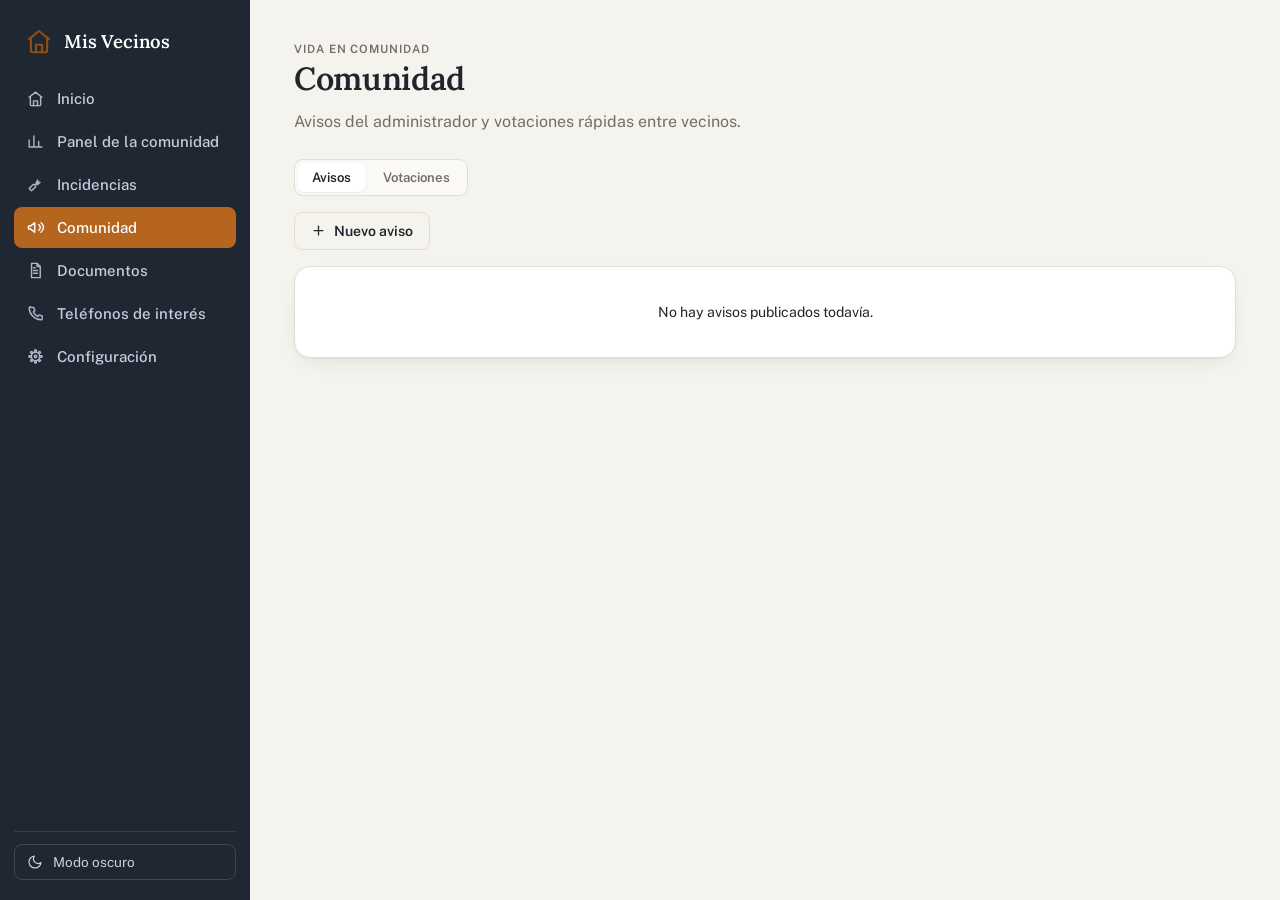
==== commit 452f112d: "Cambia la tipografía de titulares de Fraunces a Lora Robert reportó que la "f" en "Teléfonos" se veí" ====
--- a/comunidad.html
+++ b/comunidad.html
@@ -16,7 +16,7 @@
 <meta property="og:image" content="icons/icon-512.png">
 <link rel="preconnect" href="https://fonts.googleapis.com">
 <link rel="preconnect" href="https://fonts.gstatic.com" crossorigin>
-<link href="https://fonts.googleapis.com/css2?family=Fraunces:opsz,wght@9..144,500;9..144,600;9..144,700&family=Public+Sans:wght@400;500;600;700&display=swap" rel="stylesheet">
+<link href="https://fonts.googleapis.com/css2?family=Lora:wght@500;600;700&family=Public+Sans:wght@400;500;600;700&display=swap" rel="stylesheet">
 <link rel="stylesheet" href="styles.css">
 </head>
 <body>
--- a/styles.css
+++ b/styles.css
@@ -72,7 +72,7 @@
     -webkit-font-smoothing:antialiased;
   }
   h1,h2,h3,h4{
-    font-family:"Fraunces", Georgia, "Times New Roman", serif;
+    font-family:"Lora", Georgia, "Times New Roman", serif;
     font-weight:600; letter-spacing:-.01em; margin:0 0 .3em; text-wrap:balance;
   }
   p{ margin:0 0 1em; line-height:1.6; color:var(--ink); max-width:62ch; }
@@ -91,7 +91,7 @@
   }
   .brand{ display:flex; align-items:center; gap:10px; padding:6px 10px 22px; }
   .brand svg{ width:30px; height:30px; flex:0 0 auto; color:var(--accent-strong); }
-  .brand-name{ font-family:"Fraunces",serif; font-weight:600; font-size:1.15rem; color:#fff; letter-spacing:-.01em; }
+  .brand-name{ font-family:"Lora",serif; font-weight:600; font-size:1.15rem; color:#fff; letter-spacing:-.01em; }
   .nav{ display:flex; flex-direction:column; gap:2px; flex:1; }
   .nav-item{
     display:flex; align-items:center; gap:12px; width:100%; text-align:left;
@@ -141,7 +141,7 @@
   .stat.pending .stat-icon{ background:var(--amber-soft); color:var(--amber); }
   .stat.resolved .stat-icon{ background:var(--green-soft); color:var(--green); }
   .stat.docs .stat-icon{ background:var(--blue-soft); color:var(--blue); }
-  .stat-num{ font-family:"Fraunces",serif; font-size:2.1rem; font-weight:600; line-height:1; font-variant-numeric:tabular-nums; }
+  .stat-num{ font-family:"Lora",serif; font-size:2.1rem; font-weight:600; line-height:1; font-variant-numeric:tabular-nums; }
   .stat-label{ color:var(--ink-muted); font-size:.85rem; margin-top:4px; }
 
   .quick-actions{ display:grid; grid-template-columns:1fr 1fr; gap:14px; margin-bottom:22px; }
@@ -373,12 +373,17 @@
 
 /* ---------- telefonos de interes ---------- */
 .phone-grid{ display:grid; grid-template-columns:repeat(auto-fill,minmax(180px,1fr)); gap:14px; }
+.phone-grid-single{ grid-template-columns:minmax(180px,240px); }
 .phone-card{ padding:16px 18px; display:flex; flex-direction:column; gap:6px; text-decoration:none; color:inherit; transition:transform .15s ease, border-color .15s ease; }
 .phone-card:hover{ transform:translateY(-2px); border-color:var(--accent); }
-.phone-card .phone-num{ font-family:"Fraunces",serif; font-size:1.35rem; font-weight:600; color:var(--accent); font-variant-numeric:tabular-nums; }
+.phone-card .phone-num{ font-family:"Lora",serif; font-size:1.35rem; font-weight:600; color:var(--accent); font-variant-numeric:tabular-nums; }
 .phone-card .phone-label{ font-size:.82rem; color:var(--ink-muted); }
 
-.contact-row{ display:flex; align-items:center; justify-content:space-between; gap:12px; padding:12px 0; border-top:1px solid var(--border); }
-.contact-row:first-child{ border-top:none; }
-.contact-label{ font-size:.86rem; font-weight:600; margin-bottom:2px; }
-.contact-row a{ font-size:.85rem; }
+.contact-tile{ position:relative; }
+.phone-card-top{ display:flex; align-items:flex-start; justify-content:space-between; }
+.contact-icon{ width:38px; height:38px; border-radius:10px; background:var(--accent-soft); color:var(--accent-strong); }
+.contact-icon svg{ width:19px; height:19px; }
+.contact-delete{ background:transparent; border:none; color:var(--ink-muted); cursor:pointer; padding:4px; border-radius:6px; }
+.contact-delete svg{ width:14px; height:14px; display:block; }
+.contact-delete:hover{ color:var(--red); background:var(--red-soft); }
+.contact-phone{ text-decoration:none; }
